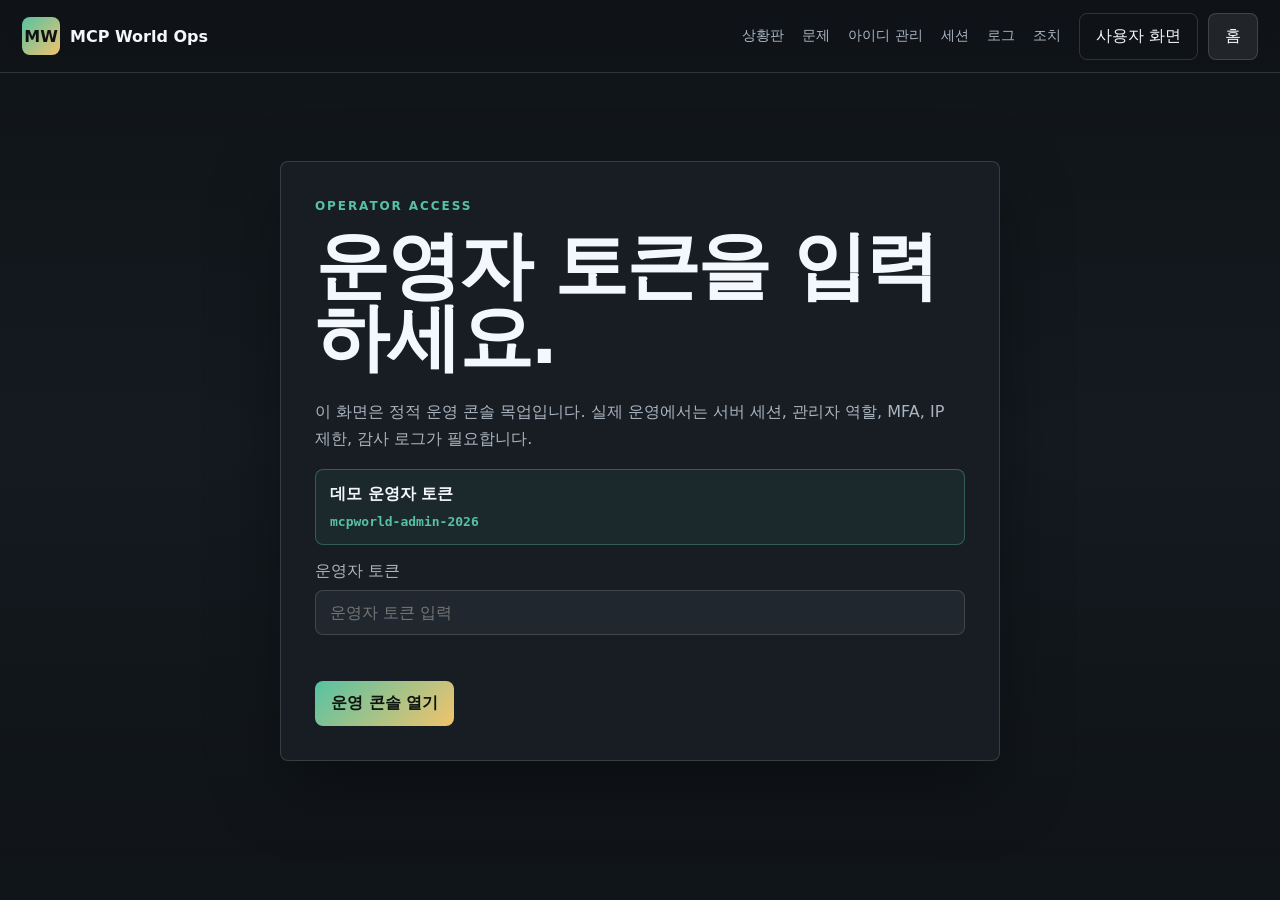
==== admin/index.html @ 9a3ae36c "Split admin console into operator workspace" ====
<!doctype html>
<html lang="ko">
<head>
  <meta charset="utf-8">
  <meta name="viewport" content="width=device-width, initial-scale=1">
  <title>MCP World Operator Console</title>
  <meta name="description" content="MCP World 운영자용 사용자, 세션, 로그, 장애 조치 콘솔">
  <link rel="stylesheet" href="../styles.css">
</head>
<body class="admin-page operator-page">
  <header class="site-header">
    <nav class="nav operator-nav" aria-label="운영자 메뉴">
      <a class="brand" href="../index.html" aria-label="MCP World 홈">
        <span class="brand-mark">MW</span>
        <span>MCP World Ops</span>
      </a>
      <div class="nav-links">
        <a href="#overview">상황판</a>
        <a href="#issues">문제</a>
        <a href="#users">아이디 관리</a>
        <a href="#sessions">세션</a>
        <a href="#logs">로그</a>
        <a href="#actions">조치</a>
      </div>
      <div class="nav-actions">
        <button class="btn btn-ghost hidden" id="adminLockButton" type="button">잠금</button>
        <a class="btn btn-ghost" href="../dashboard.html">사용자 화면</a>
        <a class="btn btn-secondary" href="../index.html">홈</a>
      </div>
    </nav>
  </header>

  <section id="adminGate" class="section admin-gate">
    <div class="admin-gate-card">
      <p class="eyebrow">Operator Access</p>
      <h1>운영자 토큰을 입력하세요.</h1>
      <p>이 화면은 정적 운영 콘솔 목업입니다. 실제 운영에서는 서버 세션, 관리자 역할, MFA, IP 제한, 감사 로그가 필요합니다.</p>
      <div class="demo-credential">
        <strong>데모 운영자 토큰</strong>
        <span><code>mcpworld-admin-2026</code></span>
      </div>
      <label class="admin-token-label">운영자 토큰
        <input id="adminTokenInput" type="password" placeholder="운영자 토큰 입력">
      </label>
      <p class="form-message" id="adminTokenMessage" role="status"></p>
      <button class="btn btn-primary" id="adminTokenSubmit" type="button">운영 콘솔 열기</button>
    </div>
  </section>

  <main id="adminContent" class="hidden">
    <section id="overview" class="section operator-hero">
      <div class="operator-hero-copy">
        <p class="eyebrow">Live Operations</p>
        <h1>MCP World 운영 상황판</h1>
        <p class="hero-text">가입자, 활성 세션, relay 상태, 장애 큐, 감사 로그를 한 화면에서 보고 바로 조치하는 운영자 콘솔입니다.</p>
      </div>
      <div class="operator-filter-bar">
        <label>기간
          <select id="rangeSelect">
            <option value="today">오늘</option>
            <option value="7d" selected>최근 7일</option>
            <option value="30d">최근 30일</option>
          </select>
        </label>
        <label>요금제
          <select id="planSelect">
            <option value="all" selected>전체</option>
            <option value="free">Free</option>
            <option value="starter">Starter</option>
            <option value="pro">Pro</option>
            <option value="studio">Studio</option>
            <option value="team">Team</option>
          </select>
        </label>
        <label>위험도
          <select id="riskSelect">
            <option value="all" selected>전체</option>
            <option value="critical">긴급</option>
            <option value="warning">주의</option>
            <option value="normal">정상</option>
          </select>
        </label>
        <button class="btn btn-primary" id="refreshAdminData" type="button">새로고침</button>
      </div>

      <div class="admin-kpi-grid operator-kpis" aria-label="운영 핵심 지표">
        <article class="admin-kpi-card"><span>가입자</span><strong id="kpiUsers">0</strong><small>전체 계정</small></article>
        <article class="admin-kpi-card"><span>활성 세션</span><strong id="kpiSessions">0</strong><small>현재 연결 중</small></article>
        <article class="admin-kpi-card"><span>오늘 발급</span><strong id="kpiConnectors">0</strong><small>커넥터 URL</small></article>
        <article class="admin-kpi-card"><span>미해결 문제</span><strong id="kpiIssues">0</strong><small>긴급/주의 포함</small></article>
        <article class="admin-kpi-card"><span>오류율</span><strong id="kpiErrorRate">0%</strong><small>최근 요청 기준</small></article>
        <article class="admin-kpi-card"><span>Relay</span><strong id="kpiRelay">정상</strong><small>VPS tunnel broker</small></article>
      </div>
    </section>

    <section id="issues" class="section dashboard-section">
      <div class="section-heading-row">
        <div>
          <p class="eyebrow">Issue Queue</p>
          <h2>운영상 문제점과 즉시 조치</h2>
          <p>relay 지연, 인증 실패, 비정상 세션 증가, 결제 웹훅 실패 같은 문제를 우선순위로 정렬합니다.</p>
        </div>
        <button class="btn btn-secondary" id="runTriageButton" type="button">자동 분류 데모</button>
      </div>
      <div class="ops-grid">
        <div class="issue-list" id="issueList" aria-label="운영 문제 목록"></div>
        <aside class="ops-side-panel" id="issueDetail">
          <p class="eyebrow">Selected Issue</p>
          <h3>문제를 선택하세요.</h3>
          <p>왼쪽 목록에서 문제를 선택하면 영향 범위, 원인 추정, 조치 버튼이 표시됩니다.</p>
        </aside>
      </div>
    </section>

    <section id="users" class="section">
      <div class="section-heading-row">
        <div>
          <p class="eyebrow">Identity Management</p>
          <h2>아이디 관리</h2>
          <p>계정 상태, 플랜, 최근 활동, 위험 신호를 보고 계정 잠금, 복구, 세션 종료를 처리합니다.</p>
        </div>
        <label class="operator-search">검색
          <input id="userSearchInput" type="search" placeholder="이메일, 이름, 플랜 검색">
        </label>
      </div>
      <div class="admin-table-wrap">
        <table class="admin-table ops-table" id="userTable">
          <thead>
            <tr>
              <th>사용자</th><th>플랜</th><th>상태</th><th>최근 활동</th><th>위험</th><th>조치</th>
            </tr>
          </thead>
          <tbody></tbody>
        </table>
      </div>
    </section>

    <section id="sessions" class="section dashboard-section">
      <div class="section-heading-row">
        <div>
          <p class="eyebrow">Session Control</p>
          <h2>활성 세션과 로컬 에이전트</h2>
          <p>프로그램별 MCP 세션, 연결된 장치, 만료 시각, relay 지연을 확인하고 즉시 종료할 수 있습니다.</p>
        </div>
        <button class="btn btn-secondary" id="expireStaleButton" type="button">오래된 세션 만료</button>
      </div>
      <div class="admin-table-wrap">
        <table class="admin-table ops-table" id="sessionTable">
          <thead>
            <tr>
              <th>세션</th><th>사용자</th><th>도구</th><th>상태</th><th>Relay</th><th>만료</th><th>조치</th>
            </tr>
          </thead>
          <tbody></tbody>
        </table>
      </div>
    </section>

    <section id="actions" class="section split">
      <div>
        <p class="eyebrow">Runbook Actions</p>
        <h2>운영자가 바로 실행할 조치</h2>
        <p>실제 운영에서는 각 버튼을 서버 API와 감사 로그에 연결합니다. 현재는 조치 결과와 감사 로그를 화면에서 시뮬레이션합니다.</p>
      </div>
      <div class="runbook-grid">
        <button class="runbook-card" data-runbook="relay-restart" type="button"><strong>Relay 재시작</strong><span>지연 또는 5xx 급증 시 tunnel broker 재기동</span></button>
        <button class="runbook-card" data-runbook="billing-retry" type="button"><strong>웹훅 재처리</strong><span>결제 이벤트 실패분을 재시도 큐로 이동</span></button>
        <button class="runbook-card" data-runbook="rate-limit" type="button"><strong>Rate limit 강화</strong><span>비정상 세션 증가 계정에 임시 제한 적용</span></button>
        <button class="runbook-card" data-runbook="export-audit" type="button"><strong>감사 로그 내보내기</strong><span>최근 운영자 조치와 보안 이벤트 CSV 생성</span></button>
      </div>
    </section>

    <section id="logs" class="section dashboard-section">
      <div class="section-heading-row">
        <div>
          <p class="eyebrow">Audit & System Logs</p>
          <h2>로그와 조치 이력</h2>
          <p>관리자 작업, 인증 실패, relay 오류, 결제 웹훅 결과를 한 곳에서 확인합니다.</p>
        </div>
        <button class="btn btn-secondary" id="clearLogFilterButton" type="button">필터 초기화</button>
      </div>
      <div class="ops-log-layout">
        <div class="admin-table-wrap">
          <table class="admin-table ops-table" id="logTable">
            <thead>
              <tr><th>시각</th><th>분류</th><th>대상</th><th>내용</th><th>상태</th></tr>
            </thead>
            <tbody></tbody>
          </table>
        </div>
        <aside class="ops-side-panel">
          <p class="eyebrow">Action Feed</p>
          <div id="actionFeed" class="action-feed"></div>
        </aside>
      </div>
    </section>
  </main>

  <div class="toast hidden" id="adminToast" role="status"></div>
  <script src="admin.js"></script>
</body>
</html>
---- styles.css ----
:root {
  --bg: #101418;
  --surface: #171d22;
  --surface-2: #20272e;
  --text: #f4f7fb;
  --muted: #aab5c2;
  --line: rgba(255, 255, 255, 0.14);
  --accent: #56c2a3;
  --accent-2: #f1c36d;
  --danger: #ff8f8f;
  --good: #8ee6a2;
  --warn: #ffd166;
  --shadow: 0 24px 70px rgba(0, 0, 0, 0.35);
  font-family: Inter, ui-sans-serif, system-ui, -apple-system, BlinkMacSystemFont, "Segoe UI", sans-serif;
}

* { box-sizing: border-box; }
html { scroll-behavior: smooth; }
body {
  margin: 0;
  background: linear-gradient(180deg, #101418 0%, #141a20 52%, #101418 100%);
  color: var(--text);
}

a { color: inherit; text-decoration: none; }
button, input, select { font: inherit; }
.hidden { display: none !important; }

.site-header {
  position: sticky;
  top: 0;
  z-index: 20;
  border-bottom: 1px solid var(--line);
  background: rgba(16, 20, 24, 0.86);
  backdrop-filter: blur(18px);
}

.nav {
  max-width: 1180px;
  min-height: 72px;
  margin: 0 auto;
  padding: 0 22px;
  display: flex;
  align-items: center;
  gap: 18px;
}

.brand { display: inline-flex; align-items: center; gap: 10px; font-weight: 850; }
.brand-mark {
  display: grid;
  place-items: center;
  width: 38px;
  height: 38px;
  border-radius: 8px;
  background: linear-gradient(135deg, var(--accent), var(--accent-2));
  color: #111;
  font-weight: 900;
}

.nav-links { display: flex; gap: 18px; margin-left: auto; color: var(--muted); font-size: 14px; }
.nav-links a:hover { color: var(--text); }
.nav-actions { display: flex; align-items: center; gap: 10px; }
.nav-toggle { display: none; margin-left: auto; border: 0; background: transparent; color: var(--text); font-size: 25px; }

.section { max-width: 1180px; margin: 0 auto; padding: 88px 22px; }
.hero {
  min-height: 760px;
  display: grid;
  grid-template-columns: minmax(0, 1fr) minmax(360px, 0.92fr);
  gap: 48px;
  align-items: center;
}

h1, h2, h3, p { margin-top: 0; }
h1 { font-size: clamp(42px, 6vw, 74px); line-height: 0.98; letter-spacing: -0.03em; margin-bottom: 24px; }
h2 { font-size: clamp(30px, 4vw, 48px); line-height: 1.08; letter-spacing: -0.025em; margin-bottom: 24px; }
h3 { margin-bottom: 10px; }
p { color: var(--muted); line-height: 1.72; }
.hero-text { font-size: 19px; max-width: 700px; }
.eyebrow { color: var(--accent); text-transform: uppercase; letter-spacing: 0.16em; font-size: 12px; font-weight: 850; margin-bottom: 12px; }

.btn {
  min-height: 44px;
  border: 1px solid var(--line);
  border-radius: 8px;
  padding: 12px 16px;
  display: inline-flex;
  align-items: center;
  justify-content: center;
  color: var(--text);
  background: rgba(255, 255, 255, 0.05);
  cursor: pointer;
  transition: transform 0.16s ease, border-color 0.16s ease, background 0.16s ease;
}
.btn:hover { transform: translateY(-1px); border-color: rgba(255, 255, 255, 0.34); }
.btn-primary { border: 0; color: #0d1410; background: linear-gradient(135deg, var(--accent), var(--accent-2)); font-weight: 850; }
.btn-secondary { background: rgba(255, 255, 255, 0.08); }
.btn-ghost { background: transparent; }
.full { width: 100%; }
.hero-actions, .agent-actions { display: flex; gap: 12px; flex-wrap: wrap; margin-top: 30px; }
.trust-row { display: flex; flex-wrap: wrap; gap: 10px; margin-top: 28px; color: var(--muted); }
.trust-row span { border: 1px solid var(--line); border-radius: 8px; padding: 8px 12px; background: rgba(255, 255, 255, 0.04); }

.hero-visual { min-width: 0; }
.browser-frame {
  border: 1px solid var(--line);
  border-radius: 8px;
  padding: 18px;
  background: linear-gradient(180deg, rgba(255, 255, 255, 0.1), rgba(255, 255, 255, 0.04));
  box-shadow: var(--shadow);
}
.frame-bar { display: flex; gap: 7px; border-bottom: 1px solid var(--line); padding-bottom: 14px; margin-bottom: 22px; }
.frame-bar span { width: 11px; height: 11px; border-radius: 50%; background: var(--muted); opacity: 0.7; }
.gateway-map { display: grid; gap: 14px; }
.node {
  border: 1px solid var(--line);
  border-radius: 8px;
  padding: 18px;
  background: rgba(255, 255, 255, 0.07);
  font-weight: 850;
}
.node-cloud { border-color: rgba(86, 194, 163, 0.62); background: rgba(86, 194, 163, 0.12); }
.node-local { border-color: rgba(241, 195, 109, 0.62); background: rgba(241, 195, 109, 0.12); }
.route-line { width: 2px; height: 28px; margin: 0 auto; background: linear-gradient(var(--accent), var(--accent-2)); }
.tool-strip { display: grid; grid-template-columns: repeat(2, 1fr); gap: 10px; margin-top: 18px; }
.tool-strip span { border: 1px solid var(--line); border-radius: 8px; padding: 11px 12px; color: var(--muted); background: rgba(0, 0, 0, 0.18); }

.split { display: grid; grid-template-columns: 0.78fr 1.22fr; gap: 38px; align-items: start; }
.cards { display: grid; gap: 16px; }
.cards.three, .architecture-grid { grid-template-columns: repeat(3, 1fr); }
.cards.tools { grid-template-columns: repeat(5, 1fr); }
.architecture-grid { display: grid; gap: 16px; }
.card, .price-card, .deploy-box, .dashboard-card, .admin-kpi-card, .plan-bar-card {
  border: 1px solid var(--line);
  border-radius: 8px;
  padding: 22px;
  background: var(--surface);
}
.tag { display: inline-block; color: var(--accent-2); margin-bottom: 14px; font-size: 12px; font-weight: 900; text-transform: uppercase; letter-spacing: 0.12em; }

.timeline { list-style: none; padding: 0; margin: 28px 0 0; display: grid; grid-template-columns: repeat(5, 1fr); gap: 14px; }
.timeline li { border: 1px solid var(--line); border-radius: 8px; padding: 18px; background: var(--surface); min-height: 148px; }
.timeline strong { display: block; margin-bottom: 12px; }
.timeline span { color: var(--muted); font-size: 14px; line-height: 1.55; }

.security-section { display: grid; grid-template-columns: 1fr 1fr; gap: 44px; align-items: center; }
.checklist { list-style: none; padding: 0; margin: 0; display: grid; gap: 12px; }
.checklist li { border: 1px solid var(--line); border-radius: 8px; padding: 14px 16px; background: var(--surface); }
.checklist li::before { content: "✓"; color: var(--good); margin-right: 10px; font-weight: 900; }

.pricing { grid-template-columns: repeat(5, 1fr); }
.price-card.featured { border-color: rgba(86, 194, 163, 0.72); box-shadow: 0 0 0 1px rgba(86, 194, 163, 0.18); }
.price { font-size: 30px; font-weight: 900; color: var(--text); margin: 8px 0; }
.code-block {
  white-space: pre;
  overflow-x: auto;
  border: 1px solid var(--line);
  border-radius: 8px;
  padding: 16px;
  color: var(--accent);
  background: rgba(0, 0, 0, 0.26);
}

.policy-grid { display: grid; grid-template-columns: repeat(3, 1fr); gap: 14px; margin-top: 22px; }
.policy-grid a { border: 1px solid var(--line); border-radius: 8px; padding: 18px; background: var(--surface); color: var(--muted); }
.policy-grid a:hover { color: var(--text); border-color: rgba(255, 255, 255, 0.32); }
.site-footer { max-width: 1180px; margin: 0 auto; padding: 34px 22px 70px; color: var(--muted); display: flex; justify-content: space-between; gap: 20px; border-top: 1px solid var(--line); }

.dashboard-hero, .admin-hero { min-height: 500px; }
.summary-cards { margin-top: 34px; }
.section-heading-row { display: flex; justify-content: space-between; gap: 24px; align-items: flex-start; }
.dashboard-section { border-top: 1px solid var(--line); border-bottom: 1px solid var(--line); background: rgba(255, 255, 255, 0.015); }
.dashboard-grid { display: grid; grid-template-columns: repeat(3, 1fr); gap: 16px; }
.status-dot { display: inline-block; width: 11px; height: 11px; border-radius: 50%; margin-bottom: 18px; }
.status-dot.online { background: var(--good); box-shadow: 0 0 18px rgba(142, 230, 162, 0.6); }
.status-dot.pending { background: var(--warn); box-shadow: 0 0 18px rgba(255, 209, 102, 0.5); }
.connector-help { margin: 24px 0; border: 1px solid var(--line); border-radius: 8px; padding: 16px; background: rgba(86, 194, 163, 0.08); display: grid; gap: 6px; color: var(--muted); }
.connector-help strong { color: var(--text); }
.connector-list { display: grid; gap: 12px; }
.connector-row { display: grid; grid-template-columns: minmax(130px, 0.7fr) minmax(0, 1.6fr) auto; gap: 10px; align-items: center; border: 1px solid var(--line); border-radius: 8px; padding: 12px; background: rgba(0, 0, 0, 0.16); }
.connector-row code { overflow-wrap: anywhere; color: var(--accent); font-size: 12px; line-height: 1.5; }
.connector-title, .connector-route, .connector-actions { display: grid; gap: 7px; }
.connector-title small, .connector-route small { color: var(--muted); font-size: 12px; line-height: 1.45; }
.connector-row.is-bound { border-color: rgba(142, 230, 162, 0.42); }
.connector-row.is-waiting { border-color: rgba(255, 209, 102, 0.28); }
.connector-actions { min-width: 150px; }
.connector-copy, .connector-register { min-height: 36px; padding: 8px 12px; font-size: 13px; }
.connector-copy:disabled { opacity: 0.45; cursor: not-allowed; transform: none; }

.admin-gate { min-height: 720px; display: grid; place-items: center; }
.admin-gate-card { width: min(720px, 100%); border: 1px solid var(--line); border-radius: 8px; padding: 34px; background: var(--surface); box-shadow: var(--shadow); }
.admin-token-label, .modal label { display: grid; gap: 8px; margin: 12px 0; color: var(--muted); }
input, select { width: 100%; border: 1px solid var(--line); border-radius: 8px; padding: 12px 14px; background: var(--surface-2); color: var(--text); }
.admin-filter-bar { display: flex; flex-wrap: wrap; gap: 12px; align-items: flex-end; margin: 28px 0; padding: 18px; border: 1px solid var(--line); border-radius: 8px; background: var(--surface); }
.admin-filter-bar label { min-width: 170px; color: var(--muted); }
.admin-kpi-grid { display: grid; grid-template-columns: repeat(6, 1fr); gap: 14px; margin-top: 28px; }
.admin-kpi-card span { display: block; color: var(--muted); font-size: 13px; }
.admin-kpi-card strong { display: block; margin: 10px 0 6px; font-size: 30px; letter-spacing: -0.02em; }
.admin-kpi-card small { color: var(--muted); }
.admin-table-wrap { overflow-x: auto; border: 1px solid var(--line); border-radius: 8px; background: var(--surface); }
.admin-table { width: 100%; border-collapse: collapse; min-width: 820px; }
.admin-table th, .admin-table td { padding: 15px 16px; border-bottom: 1px solid var(--line); text-align: left; color: var(--muted); }
.admin-table th { color: var(--text); font-size: 13px; background: rgba(255, 255, 255, 0.06); }
.admin-table tr:last-child td { border-bottom: 0; }
.status-warning, .event-status.warning { color: var(--warn) !important; }
.event-status.success { color: var(--good) !important; }
.event-status.error { color: var(--danger) !important; }
.plan-bars { display: grid; gap: 14px; }
.plan-bar-head { display: flex; justify-content: space-between; gap: 12px; }
.plan-bar-head span { color: var(--muted); }
.plan-bar-track { height: 10px; border-radius: 999px; margin: 14px 0 10px; background: rgba(255, 255, 255, 0.08); overflow: hidden; }
.plan-bar-fill { height: 100%; border-radius: 999px; background: linear-gradient(135deg, var(--accent), var(--accent-2)); }

.operator-page .section { max-width: 1320px; }
.operator-nav { max-width: 1320px; }
.operator-hero { padding-bottom: 48px; }
.operator-filter-bar {
  display: grid;
  grid-template-columns: repeat(4, minmax(160px, 1fr));
  gap: 12px;
  align-items: end;
  margin: 28px 0;
  padding: 18px;
  border: 1px solid var(--line);
  border-radius: 8px;
  background: var(--surface);
}
.operator-filter-bar label,
.operator-search { display: grid; gap: 8px; color: var(--muted); }
.operator-kpis { margin-top: 22px; }
.ops-grid { display: grid; grid-template-columns: minmax(0, 1.4fr) minmax(320px, 0.7fr); gap: 16px; align-items: start; }
.issue-list { display: grid; gap: 12px; }
.issue-card {
  width: 100%;
  border: 1px solid var(--line);
  border-radius: 8px;
  padding: 16px;
  text-align: left;
  color: var(--text);
  background: var(--surface);
  cursor: pointer;
}
.issue-card:hover { border-color: rgba(255, 255, 255, 0.34); }
.issue-card.critical { border-color: rgba(255, 143, 143, 0.52); }
.issue-card.warning { border-color: rgba(255, 209, 102, 0.42); }
.issue-card strong { display: block; margin: 8px 0 4px; }
.issue-card small { color: var(--muted); }
.issue-card p { margin: 10px 0 0; }
.issue-severity,
.risk-pill,
.status-pill {
  display: inline-flex;
  align-items: center;
  min-height: 26px;
  border-radius: 999px;
  padding: 4px 9px;
  border: 1px solid var(--line);
  font-size: 12px;
  font-weight: 800;
}
.risk-pill.critical,
.issue-severity { color: var(--danger); background: rgba(255, 143, 143, 0.1); }
.risk-pill.warning { color: var(--warn); background: rgba(255, 209, 102, 0.1); }
.risk-pill.normal,
.status-pill.active,
.status-pill.success { color: var(--good); background: rgba(142, 230, 162, 0.1); }
.status-pill.limited,
.status-pill.billing_hold,
.status-pill.idle { color: var(--warn); background: rgba(255, 209, 102, 0.1); }
.status-pill.terminated { color: var(--muted); background: rgba(255, 255, 255, 0.05); }
.ops-side-panel {
  border: 1px solid var(--line);
  border-radius: 8px;
  padding: 20px;
  background: var(--surface);
  position: sticky;
  top: 92px;
}
.ops-definition { display: grid; grid-template-columns: 88px 1fr; gap: 10px 14px; margin: 18px 0; }
.ops-definition dt { color: var(--muted); }
.ops-definition dd { margin: 0; color: var(--text); line-height: 1.55; }
.ops-actions,
.table-actions { display: flex; gap: 8px; flex-wrap: wrap; }
.ops-table small { color: var(--muted); }
.table-actions .btn { min-height: 34px; padding: 7px 10px; font-size: 12px; }
.runbook-grid { display: grid; grid-template-columns: repeat(2, 1fr); gap: 14px; }
.runbook-card {
  border: 1px solid var(--line);
  border-radius: 8px;
  padding: 18px;
  text-align: left;
  color: var(--text);
  background: var(--surface);
  cursor: pointer;
}
.runbook-card strong { display: block; margin-bottom: 8px; }
.runbook-card span { color: var(--muted); line-height: 1.55; }
.runbook-card:hover { border-color: rgba(86, 194, 163, 0.55); }
.ops-log-layout { display: grid; grid-template-columns: minmax(0, 1.35fr) minmax(300px, 0.65fr); gap: 16px; align-items: start; }
.action-feed { display: grid; gap: 10px; }
.feed-item { border-left: 3px solid var(--line); padding: 8px 0 8px 12px; }
.feed-item.success { border-color: var(--good); }
.feed-item.warning { border-color: var(--warn); }
.feed-item.error { border-color: var(--danger); }
.feed-item strong { display: block; margin-bottom: 4px; }
.feed-item span { color: var(--muted); line-height: 1.45; }
.toast {
  position: fixed;
  right: 22px;
  bottom: 22px;
  z-index: 50;
  max-width: min(420px, calc(100vw - 44px));
  border: 1px solid rgba(86, 194, 163, 0.42);
  border-radius: 8px;
  padding: 14px 16px;
  color: var(--text);
  background: #17231f;
  box-shadow: var(--shadow);
}

.modal { border: 0; padding: 0; background: transparent; color: var(--text); }
.modal::backdrop { background: rgba(0, 0, 0, 0.72); backdrop-filter: blur(6px); }
.modal-box { width: min(520px, calc(100vw - 32px)); border: 1px solid var(--line); border-radius: 8px; padding: 28px; background: var(--surface); box-shadow: var(--shadow); position: relative; }
.modal-close { position: absolute; right: 16px; top: 12px; background: transparent; color: var(--text); border: 0; font-size: 30px; cursor: pointer; }
.checkbox { display: flex !important; align-items: center; gap: 10px !important; }
.checkbox input { width: auto; }
.demo-credential { display: grid; gap: 6px; border: 1px solid rgba(86, 194, 163, 0.35); border-radius: 8px; padding: 14px; background: rgba(86, 194, 163, 0.08); color: var(--muted); margin-bottom: 16px; }
.demo-credential strong { color: var(--text); }
.demo-credential code { color: var(--accent); font-weight: 850; }
.form-message { min-height: 22px; margin: 8px 0 12px; color: var(--good); }
.form-message.error { color: var(--danger); }
.divider { display: flex; align-items: center; gap: 12px; color: var(--muted); margin: 18px 0; }
.divider::before, .divider::after { content: ""; flex: 1; height: 1px; background: var(--line); }
.modal-list { color: var(--muted); line-height: 1.8; }

@media (max-width: 980px) {
  .hero, .split, .security-section { grid-template-columns: 1fr; }
  .cards.three, .cards.tools, .pricing, .policy-grid, .timeline, .dashboard-grid, .admin-kpi-grid, .architecture-grid, .operator-filter-bar, .runbook-grid { grid-template-columns: 1fr 1fr; }
  .ops-grid, .ops-log-layout { grid-template-columns: 1fr; }
  .ops-side-panel { position: static; }
  .nav-links { display: none; position: absolute; left: 22px; right: 22px; top: 72px; padding: 18px; border: 1px solid var(--line); border-radius: 8px; background: var(--surface); }
  .nav-links.open { display: grid; }
  .nav-toggle { display: block; }
  .nav-actions { margin-left: 0; }
}

@media (max-width: 640px) {
  .section { padding: 64px 18px; }
  .hero { min-height: auto; padding-top: 56px; }
  .cards.three, .cards.tools, .pricing, .policy-grid, .timeline, .dashboard-grid, .admin-kpi-grid, .architecture-grid, .operator-filter-bar, .runbook-grid { grid-template-columns: 1fr; }
  .site-footer { flex-direction: column; }
  .nav-actions .btn { padding: 10px 12px; }
  .connector-row { grid-template-columns: 1fr; }
  .connector-actions { min-width: 0; }
  .tool-strip { grid-template-columns: 1fr; }
}
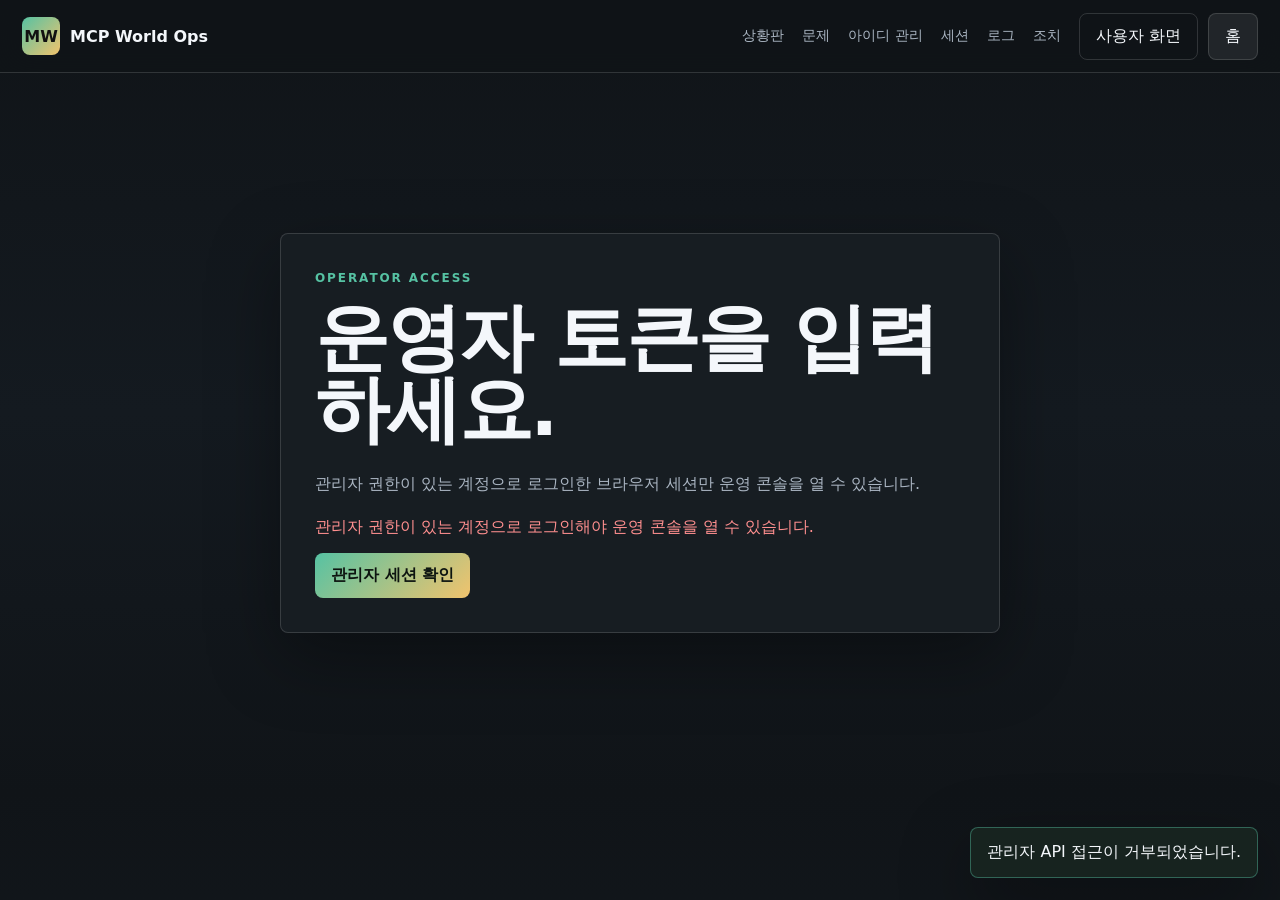
==== commit a5e381ef: "Use server sessions for admin access" ====
--- a/admin/index.html
+++ b/admin/index.html
@@ -34,16 +34,9 @@
     <div class="admin-gate-card">
       <p class="eyebrow">Operator Access</p>
       <h1>운영자 토큰을 입력하세요.</h1>
-      <p>이 화면은 정적 운영 콘솔 목업입니다. 실제 운영에서는 서버 세션, 관리자 역할, MFA, IP 제한, 감사 로그가 필요합니다.</p>
-      <div class="demo-credential">
-        <strong>데모 운영자 토큰</strong>
-        <span><code>mcpworld-admin-2026</code></span>
-      </div>
-      <label class="admin-token-label">운영자 토큰
-        <input id="adminTokenInput" type="password" placeholder="운영자 토큰 입력">
-      </label>
+      <p>관리자 권한이 있는 계정으로 로그인한 브라우저 세션만 운영 콘솔을 열 수 있습니다.</p>
       <p class="form-message" id="adminTokenMessage" role="status"></p>
-      <button class="btn btn-primary" id="adminTokenSubmit" type="button">운영 콘솔 열기</button>
+      <button class="btn btn-primary" id="adminTokenSubmit" type="button">관리자 세션 확인</button>
     </div>
   </section>
 
--- a/styles.css
+++ b/styles.css
@@ -354,3 +354,15 @@
   .connector-actions { min-width: 0; }
   .tool-strip { grid-template-columns: 1fr; }
 }
+
+.cards.support-cards { grid-template-columns: repeat(4, 1fr); }
+.setup-steps { margin: 18px 0 0; padding-left: 20px; color: var(--muted); display: grid; gap: 8px; line-height: 1.55; }
+.setup-steps li::marker { color: var(--accent); font-weight: 700; }
+
+@media (max-width: 980px) {
+  .cards.support-cards { grid-template-columns: repeat(2, 1fr); }
+}
+
+@media (max-width: 700px) {
+  .cards.support-cards { grid-template-columns: 1fr; }
+}
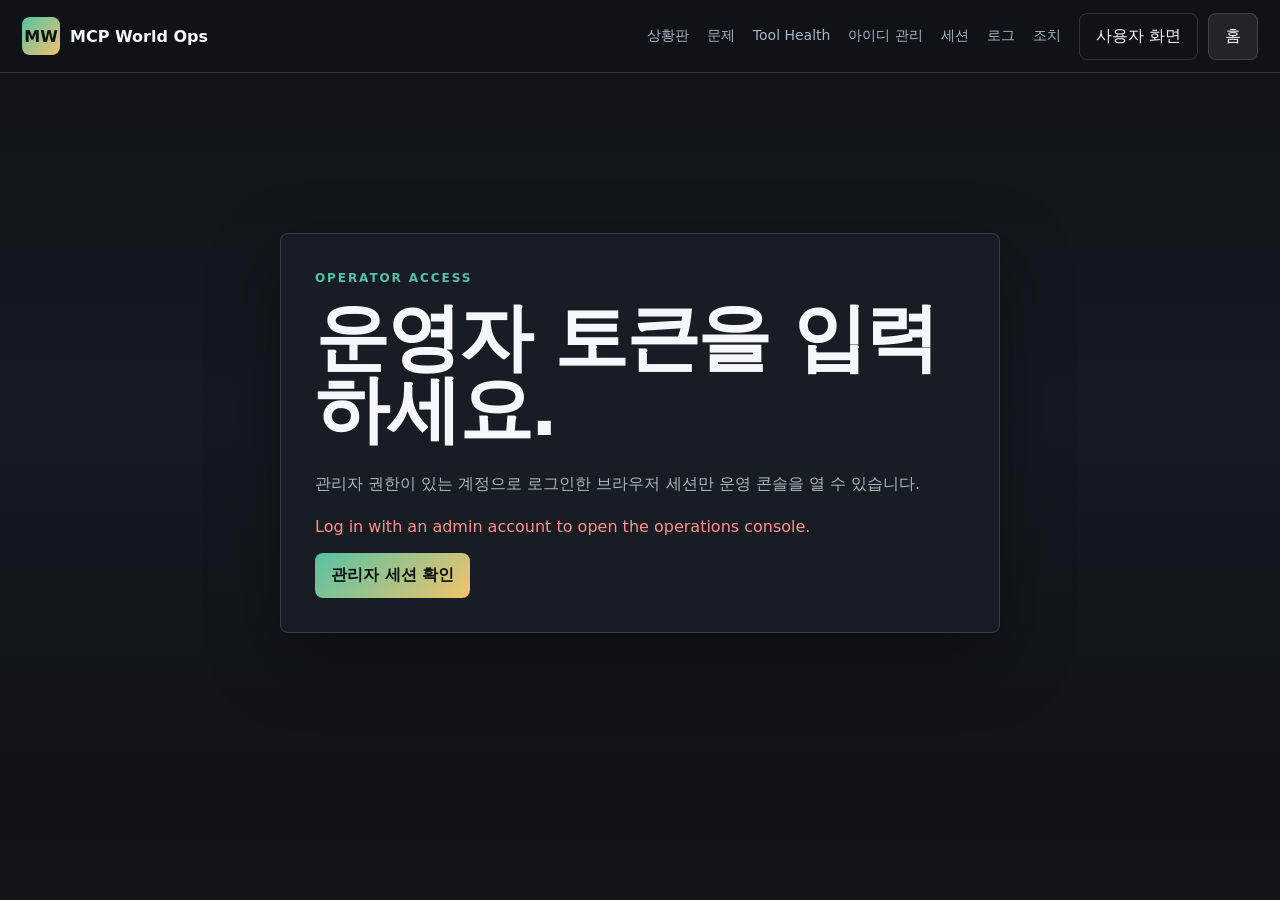
==== commit c5ab4ea4: "요금제 게이트·localcode/opencrab 커넥터·검증형 배포 스크립트 mcpworld SaaS 업데이트(소비자 배포 준비): - 백엔드: 3-plan(Free/Pro/Exp" ====
--- a/admin/index.html
+++ b/admin/index.html
@@ -5,7 +5,7 @@
   <meta name="viewport" content="width=device-width, initial-scale=1">
   <title>MCP World Operator Console</title>
   <meta name="description" content="MCP World 운영자용 사용자, 세션, 로그, 장애 조치 콘솔">
-  <link rel="stylesheet" href="../styles.css">
+  <link rel="stylesheet" href="../styles.css?v=20260627-admin-tokens">
 </head>
 <body class="admin-page operator-page">
   <header class="site-header">
@@ -17,6 +17,7 @@
       <div class="nav-links">
         <a href="#overview">상황판</a>
         <a href="#issues">문제</a>
+        <a href="#tool-health">Tool Health</a>
         <a href="#users">아이디 관리</a>
         <a href="#sessions">세션</a>
         <a href="#logs">로그</a>
@@ -59,10 +60,9 @@
           <select id="planSelect">
             <option value="all" selected>전체</option>
             <option value="free">Free</option>
-            <option value="starter">Starter</option>
             <option value="pro">Pro</option>
-            <option value="studio">Studio</option>
-            <option value="team">Team</option>
+            <option value="expert">Expert</option>
+            <option value="admin">Admin</option>
           </select>
         </label>
         <label>위험도
@@ -105,6 +105,24 @@
       </div>
     </section>
 
+    <section id="tool-health" class="section dashboard-section">
+      <div class="section-heading-row">
+        <div>
+          <p class="eyebrow">Tool Health</p>
+          <h2>도구 상태와 개선 큐</h2>
+          <p>도구별 호출 실패, 대기 중인 호출, 활성 세션, 최근 오류를 한눈에 보고 즉시 조치합니다.</p>
+        </div>
+      </div>
+      <div class="admin-table-wrap">
+        <table class="admin-table ops-table" id="toolHealthTable">
+          <thead>
+            <tr><th>도구</th><th>상태</th><th>오늘 호출</th><th>대기/실행</th><th>실패</th><th>최근 오류</th><th>권장 조치</th><th>조치</th></tr>
+          </thead>
+          <tbody></tbody>
+        </table>
+      </div>
+    </section>
+
     <section id="users" class="section">
       <div class="section-heading-row">
         <div>
@@ -153,13 +171,40 @@
       <div>
         <p class="eyebrow">Runbook Actions</p>
         <h2>운영자가 바로 실행할 조치</h2>
-        <p>실제 운영에서는 각 버튼을 서버 API와 감사 로그에 연결합니다. 현재는 조치 결과와 감사 로그를 화면에서 시뮬레이션합니다.</p>
+        <p>현재 지원되는 즉시 조치는 사용자 제한, 사용자 세션 종료, 개별 세션 종료, 세션 연장입니다. 지원되지 않는 조치는 성공 로그를 만들지 않습니다.</p>
       </div>
       <div class="runbook-grid">
         <button class="runbook-card" data-runbook="relay-restart" type="button"><strong>Relay 재시작</strong><span>지연 또는 5xx 급증 시 tunnel broker 재기동</span></button>
         <button class="runbook-card" data-runbook="billing-retry" type="button"><strong>웹훅 재처리</strong><span>결제 이벤트 실패분을 재시도 큐로 이동</span></button>
         <button class="runbook-card" data-runbook="rate-limit" type="button"><strong>Rate limit 강화</strong><span>비정상 세션 증가 계정에 임시 제한 적용</span></button>
         <button class="runbook-card" data-runbook="export-audit" type="button"><strong>감사 로그 내보내기</strong><span>최근 운영자 조치와 보안 이벤트 CSV 생성</span></button>
+      </div>
+    </section>
+
+    <section id="tokens" class="section dashboard-section">
+      <div class="section-heading-row">
+        <div>
+          <p class="eyebrow">Admin Tokens</p>
+          <h2>관리자 토큰 관리</h2>
+          <p>외부 점검이나 자동화에 사용할 관리자 API 토큰을 생성하고 폐기합니다. 토큰 원문은 생성 직후 한 번만 표시됩니다.</p>
+        </div>
+        <div class="token-create-row">
+          <input id="adminTokenName" type="text" placeholder="토큰 이름">
+          <select id="adminTokenRole">
+            <option value="viewer">Viewer</option>
+            <option value="operator">Operator</option>
+          </select>
+          <button class="btn btn-primary" id="createAdminTokenButton" type="button">토큰 생성</button>
+        </div>
+      </div>
+      <div id="newAdminTokenBox" class="token-output hidden"></div>
+      <div class="admin-table-wrap">
+        <table class="admin-table ops-table" id="adminTokenTable">
+          <thead>
+            <tr><th>이름</th><th>권한</th><th>상태</th><th>생성자</th><th>최근 사용</th><th>조치</th></tr>
+          </thead>
+          <tbody></tbody>
+        </table>
       </div>
     </section>
 
@@ -190,6 +235,6 @@
   </main>
 
   <div class="toast hidden" id="adminToast" role="status"></div>
-  <script src="admin.js"></script>
+  <script src="admin.js?v=20260627-tool-health-setup"></script>
 </body>
 </html>
--- a/styles.css
+++ b/styles.css
@@ -148,7 +148,7 @@
 .checklist li { border: 1px solid var(--line); border-radius: 8px; padding: 14px 16px; background: var(--surface); }
 .checklist li::before { content: "✓"; color: var(--good); margin-right: 10px; font-weight: 900; }
 
-.pricing { grid-template-columns: repeat(5, 1fr); }
+.pricing { grid-template-columns: repeat(3, 1fr); }
 .price-card.featured { border-color: rgba(86, 194, 163, 0.72); box-shadow: 0 0 0 1px rgba(86, 194, 163, 0.18); }
 .price { font-size: 30px; font-weight: 900; color: var(--text); margin: 8px 0; }
 .code-block {
@@ -202,6 +202,22 @@
 .admin-table th, .admin-table td { padding: 15px 16px; border-bottom: 1px solid var(--line); text-align: left; color: var(--muted); }
 .admin-table th { color: var(--text); font-size: 13px; background: rgba(255, 255, 255, 0.06); }
 .admin-table tr:last-child td { border-bottom: 0; }
+.doc-page { background: var(--bg); }
+.doc-shell { max-width: 920px; }
+.doc-content { display: grid; gap: 16px; color: var(--muted); line-height: 1.75; }
+.doc-content h1, .doc-content h2, .doc-content h3, .doc-content h4 { color: var(--text); margin-top: 18px; line-height: 1.2; }
+.doc-content h1 { font-size: 36px; }
+.doc-content h2 { font-size: 26px; }
+.doc-content h3 { font-size: 20px; }
+.doc-content a { color: var(--accent); }
+.doc-content ul { margin: 0; padding-left: 22px; }
+.doc-content code { color: var(--accent); background: rgba(86, 194, 163, 0.1); border: 1px solid var(--line); border-radius: 4px; padding: 1px 5px; }
+.doc-content pre { overflow-x: auto; border: 1px solid var(--line); border-radius: 8px; padding: 16px; background: rgba(0, 0, 0, 0.22); }
+.doc-content pre code { border: 0; padding: 0; background: transparent; }
+.doc-table-wrap { overflow-x: auto; border: 1px solid var(--line); border-radius: 8px; }
+.doc-content table { width: 100%; border-collapse: collapse; min-width: 620px; }
+.doc-content th, .doc-content td { padding: 12px 14px; border-bottom: 1px solid var(--line); text-align: left; vertical-align: top; }
+.doc-content th { color: var(--text); background: rgba(255, 255, 255, 0.06); }
 .status-warning, .event-status.warning { color: var(--warn) !important; }
 .event-status.success { color: var(--good) !important; }
 .event-status.error { color: var(--danger) !important; }
@@ -283,6 +299,15 @@
 .table-actions { display: flex; gap: 8px; flex-wrap: wrap; }
 .ops-table small { color: var(--muted); }
 .table-actions .btn { min-height: 34px; padding: 7px 10px; font-size: 12px; }
+.inline-control { display: flex; align-items: center; gap: 8px; min-width: 210px; }
+.inline-control select { width: auto; min-width: 112px; padding: 7px 10px; font-size: 12px; }
+.inline-control .btn { min-height: 34px; padding: 7px 10px; font-size: 12px; }
+.token-create-row { display: grid; grid-template-columns: minmax(180px, 1fr) 130px auto; gap: 10px; align-items: end; }
+.token-create-row input,
+.token-create-row select { padding: 10px 12px; }
+.token-output { margin: 0 0 16px; border: 1px solid var(--accent); border-radius: 8px; padding: 14px; background: rgba(98, 200, 161, 0.08); }
+.token-output code { display: block; margin: 10px 0 6px; padding: 10px; border-radius: 8px; color: var(--text); background: rgba(0, 0, 0, 0.24); overflow-wrap: anywhere; }
+.token-output small { color: var(--muted); }
 .runbook-grid { display: grid; grid-template-columns: repeat(2, 1fr); gap: 14px; }
 .runbook-card {
   border: 1px solid var(--line);
